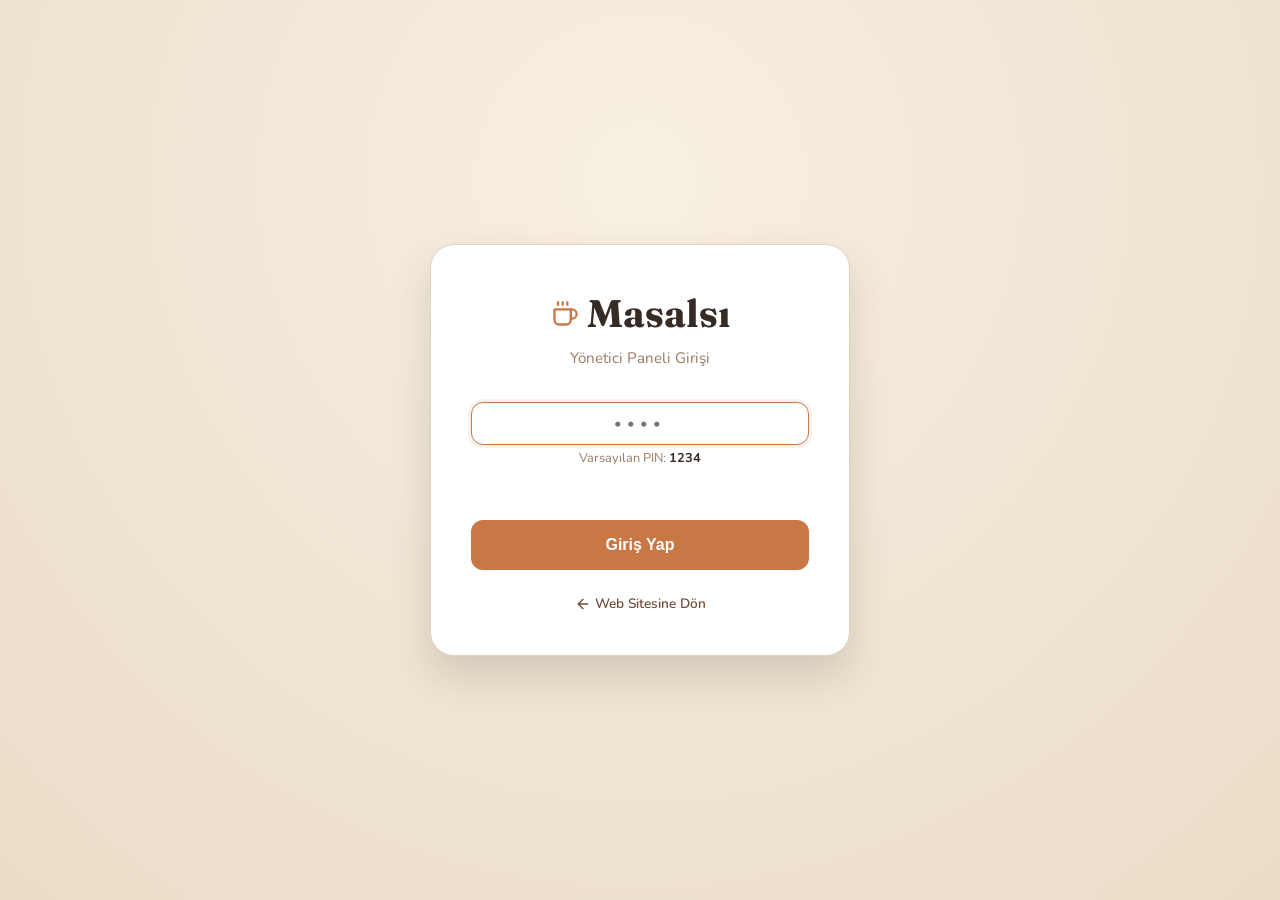
==== yonetim-girisi.html @ 04d5d569 "admin page created" ====
<!DOCTYPE html>
<html lang="tr">
<head>
  <meta charset="UTF-8" />
  <meta name="viewport" content="width=device-width, initial-scale=1.0" />
  <title>Yönetim Paneli — Masalsı Café</title>
  <meta name="referrer" content="no-referrer" />
  <link rel="preconnect" href="https://fonts.googleapis.com" />
  <link rel="preconnect" href="https://fonts.gstatic.com" crossorigin />
  <link href="https://fonts.googleapis.com/css2?family=Fraunces:ital,opsz,wght@0,9..144,600;0,9..144,700;1,9..144,400&family=Caveat:wght@600&family=Nunito:wght@400;600;700;800&display=swap" rel="stylesheet" />
  <link rel="stylesheet" href="admin.css" />
</head>
<body>

  <!-- ================= AUTH SCREEN ================= -->
  <div class="auth-wrapper" id="auth-screen">
    <div class="auth-card">
      <div class="auth-logo">
        <span class="icon">
          <svg width="28" height="28" viewBox="0 0 24 24" fill="none" stroke="currentColor" stroke-width="2" stroke-linecap="round" stroke-linejoin="round" aria-hidden="true"><path d="M17 8h1a4 4 0 1 1 0 8h-1"/><path d="M3 8h14v9a4 4 0 0 1-4 4H7a4 4 0 0 1-4-4Z"/><line x1="6" y1="2" x2="6" y2="4"/><line x1="10" y1="2" x2="10" y2="4"/><line x1="14" y1="2" x2="14" y2="4"/></svg>
        </span>
        <span>Masalsı</span>
      </div>
      <p class="auth-subtitle">Yönetici Paneli Girişi</p>

      <form class="auth-form" id="auth-form">
        <div class="auth-pin-group">
          <input
            type="password"
            id="auth-pin"
            class="auth-pin-input"
            maxlength="8"
            placeholder="••••"
            inputmode="numeric"
            pattern="[0-9]*"
            autocomplete="current-password"
            required
            autofocus
            aria-label="Yönetici PIN Kodu"
          />
          <p class="auth-hint">Varsayılan PIN: <strong>1234</strong></p>
        </div>
        <div class="auth-error" id="auth-error" role="alert"></div>
        <button type="submit" class="auth-btn">Giriş Yap</button>
      </form>

      <a href="index.html" class="auth-back-link">
        <svg width="16" height="16" viewBox="0 0 24 24" fill="none" stroke="currentColor" stroke-width="2" stroke-linecap="round" stroke-linejoin="round" aria-hidden="true"><line x1="19" y1="12" x2="5" y2="12"/><polyline points="12 19 5 12 12 5"/></svg>
        <span>Web Sitesine Dön</span>
      </a>
    </div>
  </div>

  <!-- ================= DASHBOARD ================= -->
  <div class="dashboard-wrapper" id="dashboard-screen" style="display: none;">

    <!-- SIDEBAR -->
    <aside class="dash-sidebar" id="dash-sidebar">
      <div class="dash-brand">
        <a href="index.html" class="brand-link" title="Siteyi Görüntüle">
          <span class="brand-title">Masalsı</span>
          <span class="brand-badge">Admin</span>
        </a>
      </div>

      <ul class="dash-nav" role="tablist">
        <li>
          <button class="dash-nav-btn active" data-target="panel-menu" role="tab" aria-selected="true">
            <span class="icon">
              <svg width="18" height="18" viewBox="0 0 24 24" fill="none" stroke="currentColor" stroke-width="2" stroke-linecap="round" stroke-linejoin="round" aria-hidden="true"><path d="M17 8h1a4 4 0 1 1 0 8h-1"/><path d="M3 8h14v9a4 4 0 0 1-4 4H7a4 4 0 0 1-4-4Z"/><line x1="6" y1="2" x2="6" y2="4"/><line x1="10" y1="2" x2="10" y2="4"/><line x1="14" y1="2" x2="14" y2="4"/></svg>
            </span>
            <span>Menü Yönetimi</span>
          </button>
        </li>
        <li>
          <button class="dash-nav-btn" data-target="panel-contact" role="tab" aria-selected="false">
            <span class="icon">
              <svg width="18" height="18" viewBox="0 0 24 24" fill="none" stroke="currentColor" stroke-width="2" stroke-linecap="round" stroke-linejoin="round" aria-hidden="true"><path d="M22 16.92v3a2 2 0 0 1-2.18 2 19.79 19.79 0 0 1-8.63-3.07 19.5 19.5 0 0 1-6-6 19.79 19.79 0 0 1-3.07-8.67A2 2 0 0 1 4.11 2h3a2 2 0 0 1 2 1.72 12.84 12.84 0 0 0 .7 2.81 2 2 0 0 1-.45 2.11L8.09 9.91a16 16 0 0 0 6 6l1.27-1.27a2 2 0 0 1 2.11-.45 12.84 12.84 0 0 0 2.81.7A2 2 0 0 1 22 16.92z"/></svg>
            </span>
            <span>İletişim &amp; Saatler</span>
          </button>
        </li>
        <li>
          <button class="dash-nav-btn" data-target="panel-images" role="tab" aria-selected="false">
            <span class="icon">
              <svg width="18" height="18" viewBox="0 0 24 24" fill="none" stroke="currentColor" stroke-width="2" stroke-linecap="round" stroke-linejoin="round" aria-hidden="true"><rect x="3" y="3" width="18" height="18" rx="2" ry="2"/><circle cx="8.5" cy="8.5" r="1.5"/><polyline points="21 15 16 10 5 21"/></svg>
            </span>
            <span>Görseller &amp; Galeri</span>
          </button>
        </li>
        <li>
          <button class="dash-nav-btn" data-target="panel-texts" role="tab" aria-selected="false">
            <span class="icon">
              <svg width="18" height="18" viewBox="0 0 24 24" fill="none" stroke="currentColor" stroke-width="2" stroke-linecap="round" stroke-linejoin="round" aria-hidden="true"><path d="M14 2H6a2 2 0 0 0-2 2v16a2 2 0 0 0 2 2h12a2 2 0 0 0 2-2V8z"/><polyline points="14 2 14 8 20 8"/><line x1="16" y1="13" x2="8" y2="13"/><line x1="16" y1="17" x2="8" y2="17"/></svg>
            </span>
            <span>Metinler &amp; Hikâye</span>
          </button>
        </li>
        <li>
          <button class="dash-nav-btn" data-target="panel-settings" role="tab" aria-selected="false">
            <span class="icon">
              <svg width="18" height="18" viewBox="0 0 24 24" fill="none" stroke="currentColor" stroke-width="2" stroke-linecap="round" stroke-linejoin="round" aria-hidden="true"><circle cx="12" cy="12" r="3"/><path d="M19.4 15a1.65 1.65 0 0 0 .33 1.82l.06.06a2 2 0 0 1 0 2.83 2 2 0 0 1-2.83 0l-.06-.06a1.65 1.65 0 0 0-1.82-.33 1.65 1.65 0 0 0-1 1.51V21a2 2 0 0 1-2 2 2 2 0 0 1-2-2v-.09A1.65 1.65 0 0 0 9 19.4a1.65 1.65 0 0 0-1.82.33l-.06.06a2 2 0 0 1-2.83 0 2 2 0 0 1 0-2.83l.06-.06a1.65 1.65 0 0 0 .33-1.82 1.65 1.65 0 0 0-1.51-1H3a2 2 0 0 1-2-2 2 2 0 0 1 2-2h.09A1.65 1.65 0 0 0 4.6 9a1.65 1.65 0 0 0-.33-1.82l-.06-.06a2 2 0 0 1 0-2.83 2 2 0 0 1 2.83 0l.06.06a1.65 1.65 0 0 0 1.82.33H9a1.65 1.65 0 0 0 1-1.51V3a2 2 0 0 1 2-2 2 2 0 0 1 2 2v.09a1.65 1.65 0 0 0 1 1.51 1.65 1.65 0 0 0 1.82-.33l.06-.06a2 2 0 0 1 2.83 0 2 2 0 0 1 0 2.83l-.06.06a1.65 1.65 0 0 0-.33 1.82V9a1.65 1.65 0 0 0 1.51 1H21a2 2 0 0 1 2 2 2 2 0 0 1-2 2h-.09a1.65 1.65 0 0 0-1.51 1z"/></svg>
            </span>
            <span>Ayarlar &amp; Yedek</span>
          </button>
        </li>
      </ul>

      <div class="dash-sidebar-footer">
        <a href="index.html" target="_blank" class="sidebar-action-btn" title="Yeni sekmede siteyi aç">
          <svg width="16" height="16" viewBox="0 0 24 24" fill="none" stroke="currentColor" stroke-width="2" stroke-linecap="round" stroke-linejoin="round" aria-hidden="true"><circle cx="12" cy="12" r="10"/><line x1="2" y1="12" x2="22" y2="12"/><path d="M12 2a15.3 15.3 0 0 1 4 10 15.3 15.3 0 0 1-4 10 15.3 15.3 0 0 1-4-10 15.3 15.3 0 0 1 4-10z"/></svg>
          <span>Siteyi Canlı Gör</span>
        </a>
        <button id="btn-logout" class="sidebar-action-btn logout">
          <svg width="16" height="16" viewBox="0 0 24 24" fill="none" stroke="currentColor" stroke-width="2" stroke-linecap="round" stroke-linejoin="round" aria-hidden="true"><path d="M9 21H5a2 2 0 0 1-2-2V5a2 2 0 0 1 2-2h4"/><polyline points="16 17 21 12 16 7"/><line x1="21" y1="12" x2="9" y2="12"/></svg>
          <span>Çıkış Yap</span>
        </button>
      </div>
    </aside>

    <!-- MAIN WRAPPER -->
    <main class="dash-main">

      <!-- TOPBAR -->
      <header class="dash-topbar">
        <button class="topbar-mobile-toggle" id="mobile-sidebar-toggle" aria-label="Menüyü Aç/Kapat">
          <svg width="22" height="22" viewBox="0 0 24 24" fill="none" stroke="currentColor" stroke-width="2" stroke-linecap="round" stroke-linejoin="round" aria-hidden="true"><line x1="3" y1="12" x2="21" y2="12"/><line x1="3" y1="6" x2="21" y2="6"/><line x1="3" y1="18" x2="21" y2="18"/></svg>
        </button>
        <div class="topbar-title" id="topbar-title">Menü Yönetimi</div>
        <div class="topbar-actions">
          <button id="btn-quick-export" class="btn btn-secondary btn-sm" title="Tüm site verilerini JSON olarak indir">
            <svg width="15" height="15" viewBox="0 0 24 24" fill="none" stroke="currentColor" stroke-width="2" stroke-linecap="round" stroke-linejoin="round" aria-hidden="true"><path d="M19 21H5a2 2 0 0 1-2-2V5a2 2 0 0 1 2-2h11l5 5v11a2 2 0 0 1-2 2z"/><polyline points="17 21 17 13 7 13 7 21"/><polyline points="7 3 7 8 15 8"/></svg>
            <span class="btn-text">Yedek İndir</span>
          </button>
          <a href="index.html" class="btn btn-primary btn-sm" title="Siteye dön">
            <svg width="15" height="15" viewBox="0 0 24 24" fill="none" stroke="currentColor" stroke-width="2" stroke-linecap="round" stroke-linejoin="round" aria-hidden="true"><circle cx="12" cy="12" r="10"/><line x1="2" y1="12" x2="22" y2="12"/><path d="M12 2a15.3 15.3 0 0 1 4 10 15.3 15.3 0 0 1-4 10 15.3 15.3 0 0 1-4-10 15.3 15.3 0 0 1 4-10z"/></svg>
            <span class="btn-text">Siteye Git</span>
          </a>
        </div>
      </header>

      <!-- CONTENT BODY -->
      <div class="dash-content">

        <!-- ================= PANEL 1: MENU ================= -->
        <section class="dash-panel active" id="panel-menu" role="tabpanel">
          <div class="panel-header">
            <div class="panel-title-wrap">
              <h2>Menü Yönetimi</h2>
              <p>Kafe menüsündeki tüm ürünleri, fiyatları ve fotoğrafları güncelleyin.</p>
            </div>
            <button class="btn btn-primary" id="btn-add-menu-item">
              <svg width="16" height="16" viewBox="0 0 24 24" fill="none" stroke="currentColor" stroke-width="2.2" stroke-linecap="round" stroke-linejoin="round" aria-hidden="true"><line x1="12" y1="5" x2="12" y2="19"/><line x1="5" y1="12" x2="19" y2="12"/></svg>
              <span>Yeni Ürün Ekle</span>
            </button>
          </div>

          <!-- Stats -->
          <div class="stats-grid">
            <div class="stat-card">
              <div class="stat-icon">
                <svg width="24" height="24" viewBox="0 0 24 24" fill="none" stroke="currentColor" stroke-width="2" stroke-linecap="round" stroke-linejoin="round" aria-hidden="true"><path d="M16 4h2a2 2 0 0 1 2 2v14a2 2 0 0 1-2 2H6a2 2 0 0 1-2-2V6a2 2 0 0 1 2-2h2"/><rect x="8" y="2" width="8" height="4" rx="1" ry="1"/></svg>
              </div>
              <div>
                <div class="stat-num" id="stat-total-items">0</div>
                <div class="stat-label">Toplam Ürün</div>
              </div>
            </div>
            <div class="stat-card">
              <div class="stat-icon">
                <svg width="24" height="24" viewBox="0 0 24 24" fill="none" stroke="currentColor" stroke-width="2" stroke-linecap="round" stroke-linejoin="round" aria-hidden="true"><path d="M17 8h1a4 4 0 1 1 0 8h-1"/><path d="M3 8h14v9a4 4 0 0 1-4 4H7a4 4 0 0 1-4-4Z"/><line x1="6" y1="2" x2="6" y2="4"/><line x1="10" y1="2" x2="10" y2="4"/><line x1="14" y1="2" x2="14" y2="4"/></svg>
              </div>
              <div>
                <div class="stat-num" id="stat-drinks-items">0</div>
                <div class="stat-label">İçecekler</div>
              </div>
            </div>
            <div class="stat-card">
              <div class="stat-icon">
                <svg width="24" height="24" viewBox="0 0 24 24" fill="none" stroke="currentColor" stroke-width="2" stroke-linecap="round" stroke-linejoin="round" aria-hidden="true"><path d="M18 8h1a4 4 0 0 1 0 8h-1"/><path d="M2 8h16v9a4 4 0 0 1-4 4H6a4 4 0 0 1-4-4Z"/><path d="M6 2v6"/><path d="M10 2v6"/><path d="M14 2v6"/></svg>
              </div>
              <div>
                <div class="stat-num" id="stat-foods-items">0</div>
                <div class="stat-label">Yiyecekler &amp; Tatlılar</div>
              </div>
            </div>
          </div>

          <!-- Filter & Search Controls -->
          <div class="menu-controls">
            <div class="search-wrap">
              <span class="search-icon">
                <svg width="16" height="16" viewBox="0 0 24 24" fill="none" stroke="currentColor" stroke-width="2" stroke-linecap="round" stroke-linejoin="round" aria-hidden="true"><circle cx="11" cy="11" r="8"/><line x1="21" y1="21" x2="16.65" y2="16.65"/></svg>
              </span>
              <input type="text" id="menu-search-input" class="search-input" placeholder="Ürün adı veya açıklama ara..." />
            </div>
            <div class="filter-pills" id="menu-category-filters">
              <button class="filter-pill active" data-filter="all">Tümü</button>
              <button class="filter-pill" data-filter="drinks">İçecekler</button>
              <button class="filter-pill" data-filter="food">Yiyecekler</button>
              <button class="filter-pill" data-filter="sicak">Sıcak</button>
              <button class="filter-pill" data-filter="soguk">Soğuk</button>
              <button class="filter-pill" data-filter="pastalar">Pastalar</button>
              <button class="filter-pill" data-filter="evyemekleri">Ev Yemekleri</button>
              <button class="filter-pill" data-filter="tostlar">Tostlar</button>
              <button class="filter-pill" data-filter="menemenler">Menemenler</button>
              <button class="filter-pill" data-filter="yumurtalar">Yumurtalar</button>
              <button class="filter-pill" data-filter="donerler">Döner &amp; Fast Food</button>
            </div>
          </div>

          <!-- Menu Items Cards Grid -->
          <div class="menu-items-grid" id="menu-admin-grid">
            <!-- Rendered by JS -->
          </div>
        </section>

        <!-- ================= PANEL 2: CONTACT & HOURS ================= -->
        <section class="dash-panel" id="panel-contact" role="tabpanel">
          <div class="panel-header">
            <div class="panel-title-wrap">
              <h2>İletişim, Konum &amp; Çalışma Saatleri</h2>
              <p>Adres, telefon, e-posta, çalışma saatleri ve harita bilgilerini düzenleyin.</p>
            </div>
          </div>

          <form id="form-contact-settings">
            <!-- Contact details -->
            <div class="card">
              <h3 class="card-title">İletişim Bilgileri</h3>
              <p class="card-desc">Web sitesinin iletişim bölümü ve altbilgisinde yer alır.</p>

              <div class="form-grid">
                <div class="form-group">
                  <label for="contact-phone">Telefon Numarası</label>
                  <input type="tel" id="contact-phone" placeholder="(0346) 221 45 67" required />
                </div>
                <div class="form-group">
                  <label for="contact-email">E-posta Adresi</label>
                  <input type="email" id="contact-email" placeholder="merhaba@masalsi.com" required />
                </div>
                <div class="form-group full-width">
                  <label for="contact-address">Açık Adres</label>
                  <textarea id="contact-address" rows="2" placeholder="Camiikebir Mah., Sivas Merkez..." required></textarea>
                </div>
                <div class="form-group">
                  <label for="contact-instagram">Instagram Profil Linki</label>
                  <input type="url" id="contact-instagram" placeholder="https://www.instagram.com/..." />
                </div>
                <div class="form-group">
                  <label for="contact-facebook">Facebook Profil Linki</label>
                  <input type="url" id="contact-facebook" placeholder="https://www.facebook.com/..." />
                </div>
              </div>
            </div>

            <!-- Working hours -->
            <div class="card">
              <div style="display: flex; justify-content: space-between; align-items: center; margin-bottom: var(--space-xs);">
                <h3 class="card-title" style="margin-bottom: 0;">Çalışma Saatleri</h3>
                <button type="button" class="btn btn-secondary btn-sm" id="btn-add-hours-row">
                  <svg width="14" height="14" viewBox="0 0 24 24" fill="none" stroke="currentColor" stroke-width="2" stroke-linecap="round" stroke-linejoin="round" aria-hidden="true"><line x1="12" y1="5" x2="12" y2="19"/><line x1="5" y1="12" x2="19" y2="12"/></svg>
                  <span>Yeni Gün Ekle</span>
                </button>
              </div>
              <p class="card-desc">Haftanın günleri ve açılış-kapanış saatleri tablosu.</p>

              <table class="hours-admin-table" id="hours-admin-table">
                <thead>
                  <tr>
                    <th style="width: 45%;">Günler</th>
                    <th style="width: 45%;">Saatler</th>
                    <th style="width: 10%;">İşlem</th>
                  </tr>
                </thead>
                <tbody id="hours-table-body">
                  <!-- Rendered by JS -->
                </tbody>
              </table>
            </div>

            <!-- Google Maps -->
            <div class="card">
              <h3 class="card-title">Harita &amp; Konum</h3>
              <p class="card-desc">Google Haritalar yön tarifi linki ve gömülü (embed) harita iframe URL'si.</p>

              <div class="form-grid">
                <div class="form-group full-width">
                  <label for="contact-directions">Yol Tarifi Linki (Google Maps URL)</label>
                  <input type="url" id="contact-directions" placeholder="https://maps.google.com/?cid=..." required />
                </div>
                <div class="form-group full-width">
                  <label for="contact-map-embed">Harita Gömme Linki (Embed iframe src)</label>
                  <input type="url" id="contact-map-embed" placeholder="https://www.google.com/maps/embed?pb=..." required />
                  <span class="hint">Google Haritalar'dan "Haritayı paylaş veya yerleştir" seçeneğindeki iframe src URL'si.</span>
                </div>
              </div>

              <!-- Map Live Preview -->
              <div style="margin-top: var(--space-md); border-radius: var(--radius-md); overflow: hidden; height: 220px; border: 1px solid var(--color-cream-border);">
                <iframe id="map-preview-iframe" src="" width="100%" height="100%" style="border:0;" loading="lazy"></iframe>
              </div>
            </div>

            <div style="display: flex; justify-content: flex-end;">
              <button type="submit" class="btn btn-primary" style="padding: 0.8rem 2rem; font-size: 1rem;">
                <svg width="18" height="18" viewBox="0 0 24 24" fill="none" stroke="currentColor" stroke-width="2" stroke-linecap="round" stroke-linejoin="round" aria-hidden="true"><path d="M19 21H5a2 2 0 0 1-2-2V5a2 2 0 0 1 2-2h11l5 5v11a2 2 0 0 1-2 2z"/><polyline points="17 21 17 13 7 13 7 21"/><polyline points="7 3 7 8 15 8"/></svg>
                <span>İletişim Bilgilerini Kaydet</span>
              </button>
            </div>
          </form>
        </section>

        <!-- ================= PANEL 3: IMAGES & GALLERY ================= -->
        <section class="dash-panel" id="panel-images" role="tabpanel">
          <div class="panel-header">
            <div class="panel-title-wrap">
              <h2>Görseller &amp; Galeri</h2>
              <p>Karşılama arka planını, hakkımızda fotoğrafını ve fotoğraf galerisini yönetin.</p>
            </div>
          </div>

          <!-- Hero Image -->
          <div class="card">
            <h3 class="card-title">Hero (Giriş) Arka Plan Fotoğrafı</h3>
            <p class="card-desc">Ana sayfanın en üstünde tam ekran görünen görsel.</p>
            <div class="image-picker-box">
              <img id="hero-img-preview" src="" alt="Hero Önizleme" class="preview-thumbnail" style="width: 180px; height: 110px;" />
              <div class="image-picker-inputs">
                <div class="form-group" style="margin-bottom: var(--space-xs);">
                  <label for="hero-img-url">Görsel URL'si</label>
                  <input type="url" id="hero-img-url" placeholder="https://..." />
                </div>
                <div>
                  <label class="file-upload-label">
                    <svg width="16" height="16" viewBox="0 0 24 24" fill="none" stroke="currentColor" stroke-width="2" stroke-linecap="round" stroke-linejoin="round" aria-hidden="true"><path d="M22 19a2 2 0 0 1-2 2H4a2 2 0 0 1-2-2V5a2 2 0 0 1 2-2h5l2 3h9a2 2 0 0 1 2 2z"/></svg>
                    <span>Cihazdan Fotoğraf Seç</span>
                    <input type="file" id="hero-img-file" class="file-upload-input" accept="image/*" />
                  </label>
                  <span class="hint" style="margin-left: var(--space-xs);">JPG, PNG veya WebP</span>
                </div>
              </div>
            </div>
            <div style="margin-top: var(--space-md); text-align: right;">
              <button type="button" id="btn-save-hero-image" class="btn btn-primary btn-sm">
                <svg width="14" height="14" viewBox="0 0 24 24" fill="none" stroke="currentColor" stroke-width="2" stroke-linecap="round" stroke-linejoin="round" aria-hidden="true"><path d="M19 21H5a2 2 0 0 1-2-2V5a2 2 0 0 1 2-2h11l5 5v11a2 2 0 0 1-2 2z"/><polyline points="17 21 17 13 7 13 7 21"/><polyline points="7 3 7 8 15 8"/></svg>
                <span>Giriş Görselini Kaydet</span>
              </button>
            </div>
          </div>

          <!-- About Image -->
          <div class="card">
            <h3 class="card-title">Hakkımızda Bölümü Fotoğrafı</h3>
            <p class="card-desc">Hikâyemiz kısmında yan tarafta gösterilen görsel.</p>
            <div class="image-picker-box">
              <img id="about-img-preview" src="" alt="Hakkımızda Önizleme" class="preview-thumbnail" style="width: 140px; height: 140px;" />
              <div class="image-picker-inputs">
                <div class="form-group" style="margin-bottom: var(--space-xs);">
                  <label for="about-img-url">Görsel URL'si</label>
                  <input type="url" id="about-img-url" placeholder="https://..." />
                </div>
                <div>
                  <label class="file-upload-label">
                    <svg width="16" height="16" viewBox="0 0 24 24" fill="none" stroke="currentColor" stroke-width="2" stroke-linecap="round" stroke-linejoin="round" aria-hidden="true"><path d="M22 19a2 2 0 0 1-2 2H4a2 2 0 0 1-2-2V5a2 2 0 0 1 2-2h5l2 3h9a2 2 0 0 1 2 2z"/></svg>
                    <span>Cihazdan Fotoğraf Seç</span>
                    <input type="file" id="about-img-file" class="file-upload-input" accept="image/*" />
                  </label>
                  <span class="hint" style="margin-left: var(--space-xs);">JPG, PNG veya WebP</span>
                </div>
              </div>
            </div>
            <div style="margin-top: var(--space-md); text-align: right;">
              <button type="button" id="btn-save-about-image" class="btn btn-primary btn-sm">
                <svg width="14" height="14" viewBox="0 0 24 24" fill="none" stroke="currentColor" stroke-width="2" stroke-linecap="round" stroke-linejoin="round" aria-hidden="true"><path d="M19 21H5a2 2 0 0 1-2-2V5a2 2 0 0 1 2-2h11l5 5v11a2 2 0 0 1-2 2z"/><polyline points="17 21 17 13 7 13 7 21"/><polyline points="7 3 7 8 15 8"/></svg>
                <span>Hakkımızda Görselini Kaydet</span>
              </button>
            </div>
          </div>

          <!-- Gallery Photos -->
          <div class="card">
            <div style="display: flex; justify-content: space-between; align-items: center; margin-bottom: var(--space-xs);">
              <h3 class="card-title" style="margin-bottom: 0;">Galeri Fotoğrafları</h3>
              <button type="button" class="btn btn-primary btn-sm" id="btn-add-gallery-item">
                <svg width="14" height="14" viewBox="0 0 24 24" fill="none" stroke="currentColor" stroke-width="2" stroke-linecap="round" stroke-linejoin="round" aria-hidden="true"><line x1="12" y1="5" x2="12" y2="19"/><line x1="5" y1="12" x2="19" y2="12"/></svg>
                <span>Yeni Fotoğraf Ekle</span>
              </button>
            </div>
            <p class="card-desc">Atmosfer bölümünde ziyaretçilerin tıkladığında büyütebildiği fotoğraflar.</p>

            <div class="gallery-admin-grid" id="gallery-admin-grid">
              <!-- Rendered by JS -->
            </div>
          </div>
        </section>

        <!-- ================= PANEL 4: TEXTS & STORY ================= -->
        <section class="dash-panel" id="panel-texts" role="tabpanel">
          <div class="panel-header">
            <div class="panel-title-wrap">
              <h2>Metinler &amp; Hikâye</h2>
              <p>Hero karşılama başlıklarını ve hakkımızda hikâye paragraflarını güncelleyin.</p>
            </div>
          </div>

          <form id="form-texts-settings">
            <!-- Hero Texts -->
            <div class="card">
              <h3 class="card-title">Giriş (Hero) Başlıkları</h3>
              <div class="form-grid">
                <div class="form-group">
                  <label for="hero-eyebrow">Üst Başlık (Eyebrow)</label>
                  <input type="text" id="hero-eyebrow" placeholder="Mahallenizin Kalbinde" required />
                </div>
                <div class="form-group">
                  <label for="hero-badge">Yuvarlak Rozet Yazısı</label>
                  <input type="text" id="hero-badge" placeholder="Taze &amp; El Yapımı" required />
                </div>
                <div class="form-group">
                  <label for="hero-title-main">Ana Başlık (1. Satır)</label>
                  <input type="text" id="hero-title-main" placeholder="Bir Yudum" required />
                </div>
                <div class="form-group">
                  <label for="hero-title-accent">Vurgulu Başlık (2. Satır - İtalik)</label>
                  <input type="text" id="hero-title-accent" placeholder="Hikâye" required />
                </div>
                <div class="form-group full-width">
                  <label for="hero-tagline">Alt Açıklama (Slogan)</label>
                  <input type="text" id="hero-tagline" placeholder="Her fincan bir sohbetin..." required />
                </div>
              </div>
            </div>

            <!-- About Texts -->
            <div class="card">
              <h3 class="card-title">Hakkımızda (Hikâyemiz) Metinleri</h3>
              <div class="form-grid">
                <div class="form-group">
                  <label for="about-eyebrow">Bölüm Üst Yazısı</label>
                  <input type="text" id="about-eyebrow" placeholder="Hikâyemiz" required />
                </div>
                <div class="form-group">
                  <label for="about-badge-year">Rozet Üst Satır</label>
                  <input type="text" id="about-badge-year" placeholder="2019'dan beri" required />
                </div>
                <div class="form-group">
                  <label for="about-heading-main">Başlık (Normal Kısım)</label>
                  <input type="text" id="about-heading-main" placeholder="Sadece Kahve Değil," required />
                </div>
                <div class="form-group">
                  <label for="about-heading-accent">Başlık (Vurgulu Kısım)</label>
                  <input type="text" id="about-heading-accent" placeholder="Bir Sığınak" required />
                </div>
                <div class="form-group full-width">
                  <label for="about-p1">1. Paragraf</label>
                  <textarea id="about-p1" rows="3" required></textarea>
                </div>
                <div class="form-group full-width">
                  <label for="about-p2">2. Paragraf</label>
                  <textarea id="about-p2" rows="3" required></textarea>
                </div>
                <div class="form-group full-width">
                  <label for="about-p3">3. Paragraf</label>
                  <textarea id="about-p3" rows="3" required></textarea>
                </div>
              </div>
            </div>

            <div style="display: flex; justify-content: flex-end;">
              <button type="submit" class="btn btn-primary" style="padding: 0.8rem 2rem; font-size: 1rem;">
                <svg width="18" height="18" viewBox="0 0 24 24" fill="none" stroke="currentColor" stroke-width="2" stroke-linecap="round" stroke-linejoin="round" aria-hidden="true"><path d="M19 21H5a2 2 0 0 1-2-2V5a2 2 0 0 1 2-2h11l5 5v11a2 2 0 0 1-2 2z"/><polyline points="17 21 17 13 7 13 7 21"/><polyline points="7 3 7 8 15 8"/></svg>
                <span>Metinleri Kaydet</span>
              </button>
            </div>
          </form>
        </section>

        <!-- ================= PANEL 5: SETTINGS & BACKUP ================= -->
        <section class="dash-panel" id="panel-settings" role="tabpanel">
          <div class="panel-header">
            <div class="panel-title-wrap">
              <h2>Ayarlar &amp; Veri Yedekleme</h2>
              <p>PIN şifresini değiştirin, site verilerini yedekleyin veya geri yükleyin.</p>
            </div>
          </div>

          <!-- PIN Change -->
          <div class="card">
            <h3 class="card-title">Yönetici PIN Kodu Değiştir</h3>
            <p class="card-desc">Giriş yaparken kullanılan güvenlik PIN kodunu güncelleyin.</p>

            <form id="form-change-pin" style="max-width: 420px;">
              <div class="form-group">
                <label for="current-pin">Mevcut PIN</label>
                <input type="password" id="current-pin" maxlength="8" required />
              </div>
              <div class="form-group">
                <label for="new-pin">Yeni PIN (en az 4 hane)</label>
                <input type="password" id="new-pin" maxlength="8" required />
              </div>
              <div class="form-group">
                <label for="confirm-new-pin">Yeni PIN Tekrar</label>
                <input type="password" id="confirm-new-pin" maxlength="8" required />
              </div>
              <button type="submit" class="btn btn-primary btn-sm">
                <svg width="14" height="14" viewBox="0 0 24 24" fill="none" stroke="currentColor" stroke-width="2" stroke-linecap="round" stroke-linejoin="round" aria-hidden="true"><rect x="3" y="11" width="18" height="11" rx="2" ry="2"/><path d="M7 11V7a5 5 0 0 1 10 0v4"/></svg>
                <span>PIN'i Güncelle</span>
              </button>
            </form>
          </div>

          <!-- Backup & Restore -->
          <div class="card">
            <h3 class="card-title">Yedekleme &amp; Geri Yükleme</h3>
            <p class="card-desc">Tüm menüyü, resimleri, saatleri ve metinleri tek tıkla bilgisayarınıza yedekleyin veya yedekten yükleyin.</p>

            <div style="display: flex; gap: var(--space-md); flex-wrap: wrap; align-items: center;">
              <button id="btn-export-backup" class="btn btn-secondary">
                <svg width="16" height="16" viewBox="0 0 24 24" fill="none" stroke="currentColor" stroke-width="2" stroke-linecap="round" stroke-linejoin="round" aria-hidden="true"><path d="M21 15v4a2 2 0 0 1-2 2H5a2 2 0 0 1-2-2v-4"/><polyline points="7 10 12 15 17 10"/><line x1="12" y1="15" x2="12" y2="3"/></svg>
                <span>Verileri Yedekle (JSON İndir)</span>
              </button>

              <label class="btn btn-secondary" style="cursor: pointer;">
                <svg width="16" height="16" viewBox="0 0 24 24" fill="none" stroke="currentColor" stroke-width="2" stroke-linecap="round" stroke-linejoin="round" aria-hidden="true"><path d="M21 15v4a2 2 0 0 1-2 2H5a2 2 0 0 1-2-2v-4"/><polyline points="17 8 12 3 7 8"/><line x1="12" y1="3" x2="12" y2="15"/></svg>
                <span>Yedekten Geri Yükle</span>
                <input type="file" id="file-import-backup" accept=".json" style="display:none;" />
              </label>
            </div>
          </div>

          <!-- Factory Reset -->
          <div class="card" style="border-color: hsl(var(--hue-danger) 50% 80%); background: hsl(var(--hue-danger) 65% 98%);">
            <h3 class="card-title" style="color: var(--color-error);">Fabrika Ayarlarına Sıfırla</h3>
            <p class="card-desc">Tüm menüyü ve içerikleri orijinal varsayılan ayarlarına geri döndürür. Bu işlem geri alınamaz.</p>
            <button id="btn-trigger-reset" class="btn btn-danger">
              <svg width="16" height="16" viewBox="0 0 24 24" fill="none" stroke="currentColor" stroke-width="2" stroke-linecap="round" stroke-linejoin="round" aria-hidden="true"><path d="M10.29 3.86L1.82 18a2 2 0 0 0 1.71 3h16.94a2 2 0 0 0 1.71-3L13.71 3.86a2 2 0 0 0-3.42 0z"/><line x1="12" y1="9" x2="12" y2="13"/><line x1="12" y1="17" x2="12.01" y2="17"/></svg>
              <span>Orijinal Ayarlara Döndür</span>
            </button>
          </div>
        </section>

      </div><!-- /.dash-content -->
    </main>
  </div>

  <!-- ================= MODAL: ADD / EDIT MENU ITEM ================= -->
  <dialog id="modal-menu-item">
    <form id="form-menu-item" method="dialog">
      <div class="modal-header">
        <h3 id="modal-menu-item-title">Yeni Ürün Ekle</h3>
        <button type="button" class="modal-close" data-close="modal-menu-item" aria-label="Kapat">
          <svg width="18" height="18" viewBox="0 0 24 24" fill="none" stroke="currentColor" stroke-width="2" stroke-linecap="round" stroke-linejoin="round" aria-hidden="true"><line x1="18" y1="6" x2="6" y2="18"/><line x1="6" y1="6" x2="18" y2="18"/></svg>
        </button>
      </div>

      <div class="modal-body">
        <input type="hidden" id="menu-item-id" />

        <div class="form-group">
          <label for="menu-item-name">Ürün Adı</label>
          <input type="text" id="menu-item-name" placeholder="Örn: Türk Kahvesi" required />
        </div>

        <div class="form-grid">
          <div class="form-group">
            <label for="menu-item-price">Fiyat (₺)</label>
            <input type="text" id="menu-item-price" placeholder="₺100" required />
          </div>
          <div class="form-group">
            <label for="menu-item-tag">Etiket / Rozet (İsteğe Bağlı)</label>
            <input type="text" id="menu-item-tag" placeholder="Örn: Özel, Yeni, Favori" />
          </div>
        </div>

        <div class="form-grid">
          <div class="form-group">
            <label for="menu-item-main-cat">Ana Kategori</label>
            <select id="menu-item-main-cat" required>
              <option value="drinks">İçecekler</option>
              <option value="food">Yiyecekler</option>
            </select>
          </div>
          <div class="form-group">
            <label for="menu-item-sub-cat">Alt Kategori</label>
            <select id="menu-item-sub-cat" required>
              <!-- Populated dynamically based on main category -->
            </select>
          </div>
        </div>

        <div class="form-group">
          <label for="menu-item-desc">Açıklama / İçerik</label>
          <textarea id="menu-item-desc" rows="2" placeholder="Ürün açıklaması, servis şekli, gramaj vb." required></textarea>
        </div>

        <div class="form-group">
          <label>Ürün Görseli</label>
          <div class="image-picker-box">
            <img id="menu-item-img-preview" src="https://images.unsplash.com/photo-1514432324607-a09d9b4aefdd?w=200" alt="Önizleme" class="preview-thumbnail" />
            <div class="image-picker-inputs">
              <input type="url" id="menu-item-img-url" placeholder="https://images.unsplash.com/..." />
              <div>
                <label class="file-upload-label">
                  <svg width="16" height="16" viewBox="0 0 24 24" fill="none" stroke="currentColor" stroke-width="2" stroke-linecap="round" stroke-linejoin="round" aria-hidden="true"><path d="M22 19a2 2 0 0 1-2 2H4a2 2 0 0 1-2-2V5a2 2 0 0 1 2-2h5l2 3h9a2 2 0 0 1 2 2z"/></svg>
                  <span>Dosya Yükle</span>
                  <input type="file" id="menu-item-img-file" class="file-upload-input" accept="image/*" />
                </label>
              </div>
            </div>
          </div>
        </div>
      </div>

      <div class="modal-footer">
        <button type="button" class="btn btn-secondary" data-close="modal-menu-item">İptal</button>
        <button type="submit" class="btn btn-primary" id="btn-save-menu-item">
          <svg width="15" height="15" viewBox="0 0 24 24" fill="none" stroke="currentColor" stroke-width="2" stroke-linecap="round" stroke-linejoin="round" aria-hidden="true"><path d="M19 21H5a2 2 0 0 1-2-2V5a2 2 0 0 1 2-2h11l5 5v11a2 2 0 0 1-2 2z"/><polyline points="17 21 17 13 7 13 7 21"/><polyline points="7 3 7 8 15 8"/></svg>
          <span>Kaydet</span>
        </button>
      </div>
    </form>
  </dialog>

  <!-- ================= MODAL: ADD / EDIT GALLERY ITEM ================= -->
  <dialog id="modal-gallery-item">
    <form id="form-gallery-item" method="dialog">
      <div class="modal-header">
        <h3 id="modal-gallery-item-title">Yeni Galeri Fotoğrafı</h3>
        <button type="button" class="modal-close" data-close="modal-gallery-item" aria-label="Kapat">
          <svg width="18" height="18" viewBox="0 0 24 24" fill="none" stroke="currentColor" stroke-width="2" stroke-linecap="round" stroke-linejoin="round" aria-hidden="true"><line x1="18" y1="6" x2="6" y2="18"/><line x1="6" y1="6" x2="18" y2="18"/></svg>
        </button>
      </div>

      <div class="modal-body">
        <input type="hidden" id="gallery-item-id" />

        <div class="form-group">
          <label for="gallery-item-label">Fotoğraf Başlığı / Açıklaması</label>
          <input type="text" id="gallery-item-label" placeholder="Örn: Masalsı Café iç mekan" required />
        </div>

        <div class="form-group">
          <label for="gallery-item-span">Izgara Yerleşim Boyutu</label>
          <select id="gallery-item-span">
            <option value="normal">Normal (Kare/Standart)</option>
            <option value="tall">Dikey (Tall - 2 satır kaplar)</option>
            <option value="wide">Geniş (Wide - 2 sütun kaplar)</option>
          </select>
        </div>

        <div class="form-group">
          <label>Fotoğraf</label>
          <div class="image-picker-box">
            <img id="gallery-item-img-preview" src="" alt="Önizleme" class="preview-thumbnail" style="width: 140px; height: 100px;" />
            <div class="image-picker-inputs">
              <input type="url" id="gallery-item-img-url" placeholder="https://..." />
              <div>
                <label class="file-upload-label">
                  <svg width="16" height="16" viewBox="0 0 24 24" fill="none" stroke="currentColor" stroke-width="2" stroke-linecap="round" stroke-linejoin="round" aria-hidden="true"><path d="M22 19a2 2 0 0 1-2 2H4a2 2 0 0 1-2-2V5a2 2 0 0 1 2-2h5l2 3h9a2 2 0 0 1 2 2z"/></svg>
                  <span>Fotoğraf Yükle</span>
                  <input type="file" id="gallery-item-img-file" class="file-upload-input" accept="image/*" />
                </label>
              </div>
            </div>
          </div>
        </div>
      </div>

      <div class="modal-footer">
        <button type="button" class="btn btn-secondary" data-close="modal-gallery-item">İptal</button>
        <button type="submit" class="btn btn-primary">
          <svg width="15" height="15" viewBox="0 0 24 24" fill="none" stroke="currentColor" stroke-width="2" stroke-linecap="round" stroke-linejoin="round" aria-hidden="true"><line x1="12" y1="5" x2="12" y2="19"/><line x1="5" y1="12" x2="19" y2="12"/></svg>
          <span>Galeriye Ekle</span>
        </button>
      </div>
    </form>
  </dialog>

  <!-- ================= MODAL: CONFIRM DELETE ================= -->
  <dialog id="modal-confirm-delete">
    <div class="modal-header">
      <h3>Silme Onayı</h3>
      <button type="button" class="modal-close" data-close="modal-confirm-delete" aria-label="Kapat">
        <svg width="18" height="18" viewBox="0 0 24 24" fill="none" stroke="currentColor" stroke-width="2" stroke-linecap="round" stroke-linejoin="round" aria-hidden="true"><line x1="18" y1="6" x2="6" y2="18"/><line x1="6" y1="6" x2="18" y2="18"/></svg>
      </button>
    </div>
    <div class="modal-body">
      <p id="confirm-delete-message">Bu öğeyi silmek istediğinizden emin misiniz?</p>
    </div>
    <div class="modal-footer">
      <button type="button" class="btn btn-secondary" data-close="modal-confirm-delete">Vazgeç</button>
      <button type="button" class="btn btn-danger" id="btn-confirm-delete-action">
        <svg width="14" height="14" viewBox="0 0 24 24" fill="none" stroke="currentColor" stroke-width="2" stroke-linecap="round" stroke-linejoin="round" aria-hidden="true"><polyline points="3 6 5 6 21 6"/><path d="M19 6v14a2 2 0 0 1-2 2H7a2 2 0 0 1-2-2V6m3 0V4a2 2 0 0 1 2-2h4a2 2 0 0 1 2 2v2"/></svg>
        <span>Evet, Sil</span>
      </button>
    </div>
  </dialog>

  <!-- ================= MODAL: CONFIRM RESET ================= -->
  <dialog id="modal-confirm-reset">
    <div class="modal-header">
      <h3 style="color: var(--color-error);">Fabrika Ayarlarına Dönüş</h3>
      <button type="button" class="modal-close" data-close="modal-confirm-reset" aria-label="Kapat">
        <svg width="18" height="18" viewBox="0 0 24 24" fill="none" stroke="currentColor" stroke-width="2" stroke-linecap="round" stroke-linejoin="round" aria-hidden="true"><line x1="18" y1="6" x2="6" y2="18"/><line x1="6" y1="6" x2="18" y2="18"/></svg>
      </button>
    </div>
    <div class="modal-body">
      <p style="margin-bottom: var(--space-xs);">Tüm menü öğeleri, görseller ve site ayarları orijinal haline dönecektir.</p>
      <p><strong>Bu işlem sonrasında mevcut özel değişiklikleriniz kaybolacaktır. Devam etmek istiyor musunuz?</strong></p>
    </div>
    <div class="modal-footer">
      <button type="button" class="btn btn-secondary" data-close="modal-confirm-reset">Vazgeç</button>
      <button type="button" class="btn btn-danger" id="btn-confirm-reset-action">
        <svg width="14" height="14" viewBox="0 0 24 24" fill="none" stroke="currentColor" stroke-width="2" stroke-linecap="round" stroke-linejoin="round" aria-hidden="true"><path d="M10.29 3.86L1.82 18a2 2 0 0 0 1.71 3h16.94a2 2 0 0 0 1.71-3L13.71 3.86a2 2 0 0 0-3.42 0z"/><line x1="12" y1="9" x2="12" y2="13"/><line x1="12" y1="17" x2="12.01" y2="17"/></svg>
        <span>Evet, Sıfırla</span>
      </button>
    </div>
  </dialog>

  <!-- Toast Container -->
  <div class="toast-container" id="toast-container" aria-live="polite"></div>

  <!-- Scripts -->
  <script src="cms-data.js"></script>
  <script src="admin.js"></script>
</body>
</html>
---- admin.css ----
/* ============================================================
   Masalsı Café — admin.css
   Modern, cohesive styling matching the cafe brand tokens
   ============================================================ */

:root {
  /* HSL Palette synced with main site */
  --hue-brand:  23;
  --hue-base:   37;
  --hue-accent: 75;
  --hue-danger:  6;

  --color-cream:         hsl(var(--hue-base) 60% 96%);
  --color-cream-light:   hsl(var(--hue-base) 60% 98%);
  --color-cream-dark:    hsl(var(--hue-base) 53% 88%);
  --color-cream-border:  hsl(var(--hue-base) 35% 82%);
  --color-espresso:      hsl(var(--hue-brand) 20% 18%);
  --color-espresso-light:hsl(var(--hue-brand) 18% 28%);
  --color-brown:         hsl(var(--hue-brand) 34% 33%);
  --color-brown-muted:   hsl(var(--hue-brand) 20% 50%);
  --color-terracotta:    hsl(var(--hue-brand) 55% 53%);
  --color-terracotta-hover: hsl(var(--hue-brand) 58% 46%);
  --color-terracotta-10: hsl(var(--hue-brand) 55% 53% / 0.10);
  --color-sage:          hsl(var(--hue-accent) 28% 46%);
  --color-sage-10:       hsl(var(--hue-accent) 28% 46% / 0.12);
  --color-white:         #ffffff;
  --color-error:         hsl(var(--hue-danger) 65% 48%);
  --color-error-10:      hsl(var(--hue-danger) 65% 48% / 0.10);

  /* Fonts */
  --font-display: 'Fraunces', Georgia, serif;
  --font-accent:  'Caveat', cursive;
  --font-body:    'Nunito', system-ui, -apple-system, sans-serif;

  /* Spacing */
  --space-2xs: 0.25rem;
  --space-xs:  0.5rem;
  --space-sm:  0.75rem;
  --space-md:  1rem;
  --space-lg:  1.5rem;
  --space-xl:  2rem;
  --space-2xl: 2.5rem;

  /* Radius */
  --radius-xs: 4px;
  --radius-sm: 8px;
  --radius-md: 12px;
  --radius-lg: 16px;
  --radius-xl: 24px;
  --radius-full: 9999px;

  /* Shadows */
  --shadow-sm: 0 2px 6px hsl(var(--hue-brand) 20% 18% / 0.06);
  --shadow-md: 0 4px 14px hsl(var(--hue-brand) 20% 18% / 0.10);
  --shadow-lg: 0 10px 30px hsl(var(--hue-brand) 20% 18% / 0.12);
  --shadow-xl: 0 20px 40px hsl(var(--hue-brand) 20% 18% / 0.16);

  --transition: 0.22s cubic-bezier(0.4, 0, 0.2, 1);
}

*, *::before, *::after {
  box-sizing: border-box;
  margin: 0;
  padding: 0;
}

body {
  font-family: var(--font-body);
  background-color: var(--color-cream);
  color: var(--color-espresso);
  min-height: 100vh;
  line-height: 1.5;
  -webkit-font-smoothing: antialiased;
}

/* ──────────────── AUTH SCREEN ──────────────── */
.auth-wrapper {
  display: flex;
  align-items: center;
  justify-content: center;
  min-height: 100vh;
  padding: var(--space-xl);
  background: radial-gradient(circle at 50% 20%, hsl(var(--hue-base) 60% 93%), hsl(var(--hue-base) 45% 85%));
}

.auth-card {
  background: var(--color-white);
  padding: var(--space-2xl);
  border-radius: var(--radius-xl);
  box-shadow: var(--shadow-xl);
  width: min(420px, 100%);
  text-align: center;
  border: 1px solid var(--color-cream-border);
  animation: authFadeIn 0.4s ease-out;
}

@keyframes authFadeIn {
  from { opacity: 0; transform: translateY(16px); }
  to   { opacity: 1; transform: translateY(0); }
}

.auth-logo {
  font-family: var(--font-display);
  font-size: 2.4rem;
  font-weight: 700;
  color: var(--color-espresso);
  display: inline-flex;
  align-items: center;
  gap: var(--space-xs);
  margin-bottom: var(--space-2xs);
}

svg {
  display: inline-block;
  vertical-align: middle;
  flex-shrink: 0;
}

.auth-logo .icon {
  display: inline-flex;
  align-items: center;
  justify-content: center;
  color: var(--color-terracotta);
}

.auth-subtitle {
  color: var(--color-brown-muted);
  font-size: 0.95rem;
  margin-bottom: var(--space-xl);
}

.auth-form {
  display: flex;
  flex-direction: column;
  gap: var(--space-md);
}

.auth-pin-group {
  position: relative;
}

.auth-pin-input {
  width: 100%;
  font-size: 1.6rem;
  font-weight: 700;
  letter-spacing: 0.35em;
  text-align: center;
  padding: var(--space-md);
  border: 2px solid var(--color-cream-border);
  border-radius: var(--radius-md);
  background: var(--color-cream-light);
  color: var(--color-espresso);
  transition: border-color var(--transition), box-shadow var(--transition);
}

.auth-pin-input:focus {
  outline: none;
  border-color: var(--color-terracotta);
  box-shadow: 0 0 0 3px var(--color-terracotta-10);
  background: var(--color-white);
}

.auth-hint {
  font-size: 0.8rem;
  color: var(--color-brown-muted);
  margin-top: var(--space-2xs);
}

.auth-hint strong {
  color: var(--color-espresso);
}

.auth-error {
  color: var(--color-error);
  font-size: 0.85rem;
  font-weight: 600;
  min-height: 1.25rem;
}

.auth-btn {
  background: var(--color-terracotta);
  color: var(--color-white);
  border: none;
  padding: var(--space-md);
  font-size: 1rem;
  font-weight: 700;
  border-radius: var(--radius-md);
  cursor: pointer;
  transition: background var(--transition), transform var(--transition);
}

.auth-btn:hover {
  background: var(--color-terracotta-hover);
  transform: translateY(-1px);
}

.auth-back-link {
  display: inline-block;
  margin-top: var(--space-lg);
  font-size: 0.85rem;
  color: var(--color-brown);
  text-decoration: none;
  font-weight: 600;
  transition: color var(--transition);
}

.auth-back-link:hover {
  color: var(--color-terracotta);
}

/* ──────────────── DASHBOARD LAYOUT ──────────────── */
.dashboard-wrapper {
  display: flex;
  min-height: 100vh;
}

/* Sidebar */
.dash-sidebar {
  width: 270px;
  background: var(--color-espresso);
  color: var(--color-cream);
  display: flex;
  flex-direction: column;
  flex-shrink: 0;
  transition: transform var(--transition);
  z-index: 50;
}

.dash-brand {
  padding: var(--space-xl) var(--space-lg) var(--space-md);
  border-bottom: 1px solid hsl(var(--hue-brand) 20% 28%);
}

.brand-link {
  display: flex;
  align-items: baseline;
  gap: var(--space-2xs);
  text-decoration: none;
  color: inherit;
}

.brand-title {
  font-family: var(--font-display);
  font-size: 1.65rem;
  font-weight: 700;
  color: var(--color-cream);
}

.brand-badge {
  font-family: var(--font-accent);
  font-size: 0.85rem;
  color: var(--color-terracotta);
  font-weight: 600;
  background: hsl(var(--hue-brand) 55% 53% / 0.15);
  padding: 2px 8px;
  border-radius: var(--radius-full);
  margin-left: var(--space-2xs);
}

/* Navigation List */
.dash-nav {
  list-style: none;
  padding: var(--space-lg) var(--space-md);
  display: flex;
  flex-direction: column;
  gap: var(--space-2xs);
  flex-grow: 1;
}

.dash-nav-btn {
  width: 100%;
  display: flex;
  align-items: center;
  gap: var(--space-sm);
  padding: var(--space-sm) var(--space-md);
  border: none;
  background: transparent;
  color: hsl(var(--hue-base) 40% 85%);
  font-family: var(--font-body);
  font-size: 0.95rem;
  font-weight: 600;
  border-radius: var(--radius-md);
  cursor: pointer;
  text-align: left;
  transition: all var(--transition);
}

.dash-nav-btn .icon {
  display: inline-flex;
  align-items: center;
  justify-content: center;
  width: 20px;
  height: 20px;
  flex-shrink: 0;
}

.dash-nav-btn:hover {
  background: hsl(var(--hue-brand) 20% 26%);
  color: var(--color-white);
}

.dash-nav-btn.active {
  background: var(--color-terracotta);
  color: var(--color-white);
  box-shadow: 0 4px 12px hsl(var(--hue-brand) 55% 53% / 0.35);
}

/* Sidebar Footer */
.dash-sidebar-footer {
  padding: var(--space-md) var(--space-lg) var(--space-lg);
  border-top: 1px solid hsl(var(--hue-brand) 20% 28%);
  display: flex;
  flex-direction: column;
  gap: var(--space-xs);
}

.sidebar-action-btn {
  display: flex;
  align-items: center;
  gap: var(--space-xs);
  padding: var(--space-xs) var(--space-sm);
  background: hsl(var(--hue-brand) 20% 24%);
  color: var(--color-cream);
  text-decoration: none;
  font-size: 0.85rem;
  font-weight: 600;
  border-radius: var(--radius-sm);
  border: none;
  cursor: pointer;
  transition: background var(--transition);
}

.sidebar-action-btn:hover {
  background: hsl(var(--hue-brand) 20% 32%);
  color: var(--color-white);
}

.sidebar-action-btn.logout {
  color: hsl(var(--hue-danger) 75% 75%);
}

.sidebar-action-btn.logout:hover {
  background: hsl(var(--hue-danger) 65% 48% / 0.25);
  color: #fff;
}

/* ──────────────── MAIN CONTENT ──────────────── */
.dash-main {
  flex-grow: 1;
  display: flex;
  flex-direction: column;
  min-width: 0;
  background: var(--color-cream);
}

/* Top bar */
.dash-topbar {
  background: var(--color-white);
  border-bottom: 1px solid var(--color-cream-border);
  padding: var(--space-sm) var(--space-xl);
  display: flex;
  align-items: center;
  justify-content: space-between;
  position: sticky;
  top: 0;
  z-index: 40;
}

.topbar-mobile-toggle {
  display: none;
  background: none;
  border: none;
  font-size: 1.5rem;
  cursor: pointer;
  color: var(--color-espresso);
  padding: var(--space-xs);
}

.topbar-title {
  font-size: 1.25rem;
  font-weight: 700;
  color: var(--color-espresso);
}

.topbar-actions {
  display: flex;
  align-items: center;
  gap: var(--space-sm);
}

.btn {
  display: inline-flex;
  align-items: center;
  justify-content: center;
  gap: var(--space-xs);
  padding: 0.6rem 1.15rem;
  font-family: var(--font-body);
  font-size: 0.9rem;
  font-weight: 600;
  border-radius: var(--radius-md);
  border: 1px solid transparent;
  cursor: pointer;
  text-decoration: none;
  transition: all var(--transition);
}

.btn-primary {
  background: var(--color-terracotta);
  color: var(--color-white);
}

.btn-primary:hover {
  background: var(--color-terracotta-hover);
  box-shadow: 0 4px 10px hsl(var(--hue-brand) 55% 53% / 0.25);
}

.btn-secondary {
  background: var(--color-white);
  color: var(--color-espresso);
  border-color: var(--color-cream-border);
}

.btn-secondary:hover {
  background: var(--color-cream-light);
  border-color: var(--color-brown-muted);
}

.btn-danger {
  background: var(--color-error);
  color: var(--color-white);
}

.btn-danger:hover {
  background: hsl(var(--hue-danger) 70% 42%);
}

.btn-sm {
  padding: 0.35rem 0.75rem;
  font-size: 0.8rem;
  border-radius: var(--radius-sm);
}

/* Page Container */
.dash-content {
  padding: var(--space-xl);
  max-width: 1280px;
  width: 100%;
  margin: 0 auto;
  flex-grow: 1;
}

.dash-panel {
  display: none;
  animation: panelFade 0.25s ease-out;
}

.dash-panel.active {
  display: block;
}

@keyframes panelFade {
  from { opacity: 0; transform: translateY(6px); }
  to   { opacity: 1; transform: translateY(0); }
}

/* Section Heading inside Panel */
.panel-header {
  display: flex;
  align-items: center;
  justify-content: space-between;
  flex-wrap: wrap;
  gap: var(--space-md);
  margin-bottom: var(--space-xl);
}

.panel-title-wrap h2 {
  font-family: var(--font-display);
  font-size: 1.8rem;
  color: var(--color-espresso);
}

.panel-title-wrap p {
  color: var(--color-brown-muted);
  font-size: 0.95rem;
}

/* Stats Counter Row */
.stats-grid {
  display: grid;
  grid-template-columns: repeat(auto-fit, minmax(200px, 1fr));
  gap: var(--space-md);
  margin-bottom: var(--space-xl);
}

.stat-card {
  background: var(--color-white);
  border: 1px solid var(--color-cream-border);
  border-radius: var(--radius-lg);
  padding: var(--space-lg);
  box-shadow: var(--shadow-sm);
  display: flex;
  align-items: center;
  gap: var(--space-md);
}

.stat-icon {
  width: 48px;
  height: 48px;
  border-radius: var(--radius-md);
  background: var(--color-terracotta-10);
  color: var(--color-terracotta);
  font-size: 1.5rem;
  display: flex;
  align-items: center;
  justify-content: center;
}

.stat-num {
  font-size: 1.7rem;
  font-weight: 800;
  color: var(--color-espresso);
  line-height: 1.1;
}

.stat-label {
  font-size: 0.85rem;
  color: var(--color-brown-muted);
  font-weight: 600;
}

/* Card / Box */
.card {
  background: var(--color-white);
  border: 1px solid var(--color-cream-border);
  border-radius: var(--radius-lg);
  padding: var(--space-xl);
  box-shadow: var(--shadow-sm);
  margin-bottom: var(--space-xl);
}

.card-title {
  font-family: var(--font-display);
  font-size: 1.3rem;
  color: var(--color-espresso);
  margin-bottom: var(--space-xs);
}

.card-desc {
  color: var(--color-brown-muted);
  font-size: 0.9rem;
  margin-bottom: var(--space-lg);
}

/* ──────────────── MENU MANAGEMENT ──────────────── */
.menu-controls {
  display: flex;
  align-items: center;
  justify-content: space-between;
  gap: var(--space-md);
  flex-wrap: wrap;
  margin-bottom: var(--space-lg);
}

.search-wrap {
  position: relative;
  flex-grow: 1;
  max-width: 380px;
}

.search-input {
  width: 100%;
  padding: 0.65rem 1rem 0.65rem 2.4rem;
  border: 1px solid var(--color-cream-border);
  border-radius: var(--radius-md);
  background: var(--color-white);
  font-family: var(--font-body);
  font-size: 0.9rem;
}

.search-input:focus {
  outline: none;
  border-color: var(--color-terracotta);
  box-shadow: 0 0 0 3px var(--color-terracotta-10);
}

.search-icon {
  position: absolute;
  left: 0.8rem;
  top: 50%;
  transform: translateY(-50%);
  color: var(--color-brown-muted);
  pointer-events: none;
}

.filter-pills {
  display: flex;
  gap: var(--space-xs);
  flex-wrap: wrap;
}

.filter-pill {
  border: 1px solid var(--color-cream-border);
  background: var(--color-white);
  color: var(--color-espresso);
  padding: 0.4rem 0.85rem;
  font-size: 0.825rem;
  font-weight: 600;
  border-radius: var(--radius-full);
  cursor: pointer;
  transition: all var(--transition);
}

.filter-pill:hover {
  border-color: var(--color-terracotta);
  color: var(--color-terracotta);
}

.filter-pill.active {
  background: var(--color-espresso);
  color: var(--color-white);
  border-color: var(--color-espresso);
}

/* Menu Items Grid */
.menu-items-grid {
  display: grid;
  grid-template-columns: repeat(auto-fill, minmax(320px, 1fr));
  gap: var(--space-md);
}

.menu-item-admin-card {
  background: var(--color-white);
  border: 1px solid var(--color-cream-border);
  border-radius: var(--radius-md);
  padding: var(--space-md);
  box-shadow: var(--shadow-sm);
  display: flex;
  gap: var(--space-md);
  position: relative;
  transition: transform var(--transition), box-shadow var(--transition);
}

.menu-item-admin-card:hover {
  transform: translateY(-2px);
  box-shadow: var(--shadow-md);
}

.item-thumb-box {
  width: 84px;
  height: 84px;
  border-radius: var(--radius-sm);
  overflow: hidden;
  flex-shrink: 0;
  background: var(--color-cream-dark);
}

.item-thumb-box img {
  width: 100%;
  height: 100%;
  object-fit: cover;
}

.item-info {
  flex-grow: 1;
  min-width: 0;
  display: flex;
  flex-direction: column;
}

.item-info-top {
  display: flex;
  justify-content: space-between;
  align-items: baseline;
  gap: var(--space-2xs);
  margin-bottom: 2px;
}

.item-title {
  font-weight: 700;
  font-size: 1rem;
  color: var(--color-espresso);
  white-space: nowrap;
  overflow: hidden;
  text-overflow: ellipsis;
}

.item-price-tag {
  font-weight: 800;
  color: var(--color-terracotta);
  font-size: 1rem;
  flex-shrink: 0;
}

.item-desc-text {
  font-size: 0.8rem;
  color: var(--color-brown-muted);
  line-height: 1.35;
  display: -webkit-box;
  -webkit-line-clamp: 2;
  -webkit-box-orient: vertical;
  overflow: hidden;
  margin-bottom: var(--space-xs);
  flex-grow: 1;
}

.item-meta-row {
  display: flex;
  align-items: center;
  justify-content: space-between;
  gap: var(--space-xs);
}

.cat-badge {
  font-size: 0.725rem;
  font-weight: 700;
  padding: 2px 7px;
  border-radius: var(--radius-xs);
  background: var(--color-cream-dark);
  color: var(--color-espresso);
  text-transform: capitalize;
}

.tag-badge {
  font-size: 0.725rem;
  font-weight: 700;
  padding: 2px 7px;
  border-radius: var(--radius-xs);
  background: var(--color-sage-10);
  color: var(--color-sage);
}

.item-actions {
  display: flex;
  gap: var(--space-2xs);
}

.icon-btn {
  background: none;
  border: none;
  cursor: pointer;
  padding: 5px;
  border-radius: var(--radius-xs);
  font-size: 1rem;
  transition: background var(--transition), transform var(--transition);
  color: var(--color-brown-muted);
}

.icon-btn:hover {
  background: var(--color-cream-dark);
  color: var(--color-espresso);
}

.icon-btn.delete:hover {
  background: var(--color-error-10);
  color: var(--color-error);
}

/* ──────────────── FORMS & INPUTS ──────────────── */
.form-grid {
  display: grid;
  grid-template-columns: repeat(auto-fit, minmax(280px, 1fr));
  gap: var(--space-lg);
}

.form-group {
  display: flex;
  flex-direction: column;
  gap: var(--space-2xs);
  margin-bottom: var(--space-md);
}

.form-group.full-width {
  grid-column: 1 / -1;
}

label {
  font-size: 0.875rem;
  font-weight: 700;
  color: var(--color-espresso);
}

.hint {
  font-size: 0.75rem;
  color: var(--color-brown-muted);
}

input[type="text"],
input[type="number"],
input[type="email"],
input[type="tel"],
input[type="password"],
input[type="url"],
select,
textarea {
  width: 100%;
  padding: 0.65rem 0.85rem;
  border: 1px solid var(--color-cream-border);
  border-radius: var(--radius-md);
  font-family: var(--font-body);
  font-size: 0.9rem;
  background: var(--color-cream-light);
  color: var(--color-espresso);
  transition: border-color var(--transition), box-shadow var(--transition);
}

input:focus,
select:focus,
textarea:focus {
  outline: none;
  border-color: var(--color-terracotta);
  background: var(--color-white);
  box-shadow: 0 0 0 3px var(--color-terracotta-10);
}

textarea {
  resize: vertical;
  min-height: 80px;
}

/* Hours Table in Admin */
.hours-admin-table {
  width: 100%;
  border-collapse: collapse;
  margin-bottom: var(--space-md);
}

.hours-admin-table th {
  text-align: left;
  font-size: 0.8rem;
  font-weight: 700;
  color: var(--color-brown-muted);
  text-transform: uppercase;
  padding: var(--space-xs) var(--space-sm);
  border-bottom: 2px solid var(--color-cream-border);
}

.hours-admin-table td {
  padding: var(--space-xs) var(--space-sm);
  border-bottom: 1px solid var(--color-cream-border);
}

/* Image Preview & Upload Box */
.image-picker-box {
  display: flex;
  gap: var(--space-md);
  align-items: flex-start;
  flex-wrap: wrap;
  padding: var(--space-md);
  background: var(--color-cream-light);
  border: 1px dashed var(--color-cream-border);
  border-radius: var(--radius-md);
}

.preview-thumbnail {
  width: 120px;
  height: 90px;
  border-radius: var(--radius-sm);
  background: var(--color-cream-dark);
  object-fit: cover;
  border: 1px solid var(--color-cream-border);
}

.image-picker-inputs {
  flex-grow: 1;
  min-width: 220px;
  display: flex;
  flex-direction: column;
  gap: var(--space-xs);
}

.file-upload-label {
  display: inline-flex;
  align-items: center;
  gap: var(--space-xs);
  padding: 0.45rem 0.85rem;
  background: var(--color-white);
  border: 1px solid var(--color-cream-border);
  border-radius: var(--radius-sm);
  font-size: 0.825rem;
  font-weight: 600;
  cursor: pointer;
  color: var(--color-espresso);
  width: fit-content;
  transition: background var(--transition);
}

.file-upload-label:hover {
  background: var(--color-cream-dark);
}

.file-upload-input {
  display: none;
}

/* ──────────────── GALLERY ADMIN GRID ──────────────── */
.gallery-admin-grid {
  display: grid;
  grid-template-columns: repeat(auto-fill, minmax(260px, 1fr));
  gap: var(--space-md);
}

.gallery-admin-card {
  background: var(--color-white);
  border: 1px solid var(--color-cream-border);
  border-radius: var(--radius-md);
  overflow: hidden;
  box-shadow: var(--shadow-sm);
  display: flex;
  flex-direction: column;
  position: relative;
}

.gallery-admin-card img {
  width: 100%;
  height: 180px;
  object-fit: cover;
  background: var(--color-cream-dark);
}

.gallery-admin-body {
  padding: var(--space-md);
  display: flex;
  flex-direction: column;
  gap: var(--space-xs);
  flex-grow: 1;
}

.gallery-admin-caption {
  font-size: 0.9rem;
  font-weight: 600;
  color: var(--color-espresso);
  flex-grow: 1;
}

.gallery-admin-footer {
  display: flex;
  align-items: center;
  justify-content: space-between;
  margin-top: var(--space-2xs);
}

/* ──────────────── NATIVE DIALOG MODAL ──────────────── */
dialog {
  border: none;
  border-radius: var(--radius-xl);
  box-shadow: var(--shadow-xl);
  background: var(--color-white);
  width: min(560px, 92vw);
  margin: auto;
  padding: 0;
  overflow: hidden;
  animation: modalScale 0.2s ease-out;
}

dialog::backdrop {
  background: hsl(var(--hue-brand) 20% 10% / 0.55);
  backdrop-filter: blur(4px);
}

@keyframes modalScale {
  from { opacity: 0; transform: scale(0.95); }
  to   { opacity: 1; transform: scale(1); }
}

.modal-header {
  padding: var(--space-lg) var(--space-xl);
  border-bottom: 1px solid var(--color-cream-border);
  display: flex;
  align-items: center;
  justify-content: space-between;
  background: var(--color-cream-light);
}

.modal-header h3 {
  font-family: var(--font-display);
  font-size: 1.35rem;
  color: var(--color-espresso);
}

.modal-close {
  background: none;
  border: none;
  font-size: 1.35rem;
  cursor: pointer;
  color: var(--color-brown-muted);
  line-height: 1;
  padding: var(--space-2xs);
  border-radius: var(--radius-xs);
}

.modal-close:hover {
  color: var(--color-espresso);
}

.modal-body {
  padding: var(--space-xl);
  max-height: 75vh;
  overflow-y: auto;
}

.modal-footer {
  padding: var(--space-md) var(--space-xl);
  border-top: 1px solid var(--color-cream-border);
  display: flex;
  justify-content: flex-end;
  gap: var(--space-sm);
  background: var(--color-cream-light);
}

/* ──────────────── TOAST NOTIFICATIONS ──────────────── */
.toast-container {
  position: fixed;
  bottom: var(--space-xl);
  right: var(--space-xl);
  z-index: 1000;
  display: flex;
  flex-direction: column;
  gap: var(--space-xs);
  pointer-events: none;
}

.toast {
  pointer-events: all;
  padding: var(--space-sm) var(--space-lg);
  border-radius: var(--radius-md);
  font-size: 0.9rem;
  font-weight: 600;
  display: flex;
  align-items: center;
  gap: var(--space-xs);
  box-shadow: var(--shadow-lg);
  animation: toastIn 0.3s cubic-bezier(0.18, 0.89, 0.32, 1.28) forwards;
  transition: opacity 0.3s, transform 0.3s;
}

@keyframes toastIn {
  from { opacity: 0; transform: translateY(20px) scale(0.9); }
  to   { opacity: 1; transform: translateY(0) scale(1); }
}

.toast.toast-success {
  background: var(--color-espresso);
  color: var(--color-cream);
  border-left: 4px solid var(--color-sage);
}

.toast.toast-error {
  background: var(--color-espresso);
  color: var(--color-white);
  border-left: 4px solid var(--color-error);
}

.toast.toast-info {
  background: var(--color-espresso);
  color: var(--color-cream);
  border-left: 4px solid var(--color-terracotta);
}

/* ──────────────── RESPONSIVE RULES ──────────────── */
@media (max-width: 900px) {
  .dashboard-wrapper {
    flex-direction: column;
  }

  .dash-sidebar {
    position: fixed;
    top: 0;
    left: 0;
    bottom: 0;
    width: 260px;
    transform: translateX(-100%);
    box-shadow: var(--shadow-xl);
  }

  .dash-sidebar.open {
    transform: translateX(0);
  }

  .topbar-mobile-toggle {
    display: block;
  }

  .dash-content {
    padding: var(--space-md);
  }

  .stats-grid {
    grid-template-columns: 1fr 1fr;
  }
}

@media (max-width: 600px) {
  .stats-grid {
    grid-template-columns: 1fr;
  }

  .topbar-actions .btn-text {
    display: none;
  }

  .menu-items-grid {
    grid-template-columns: 1fr;
  }
}
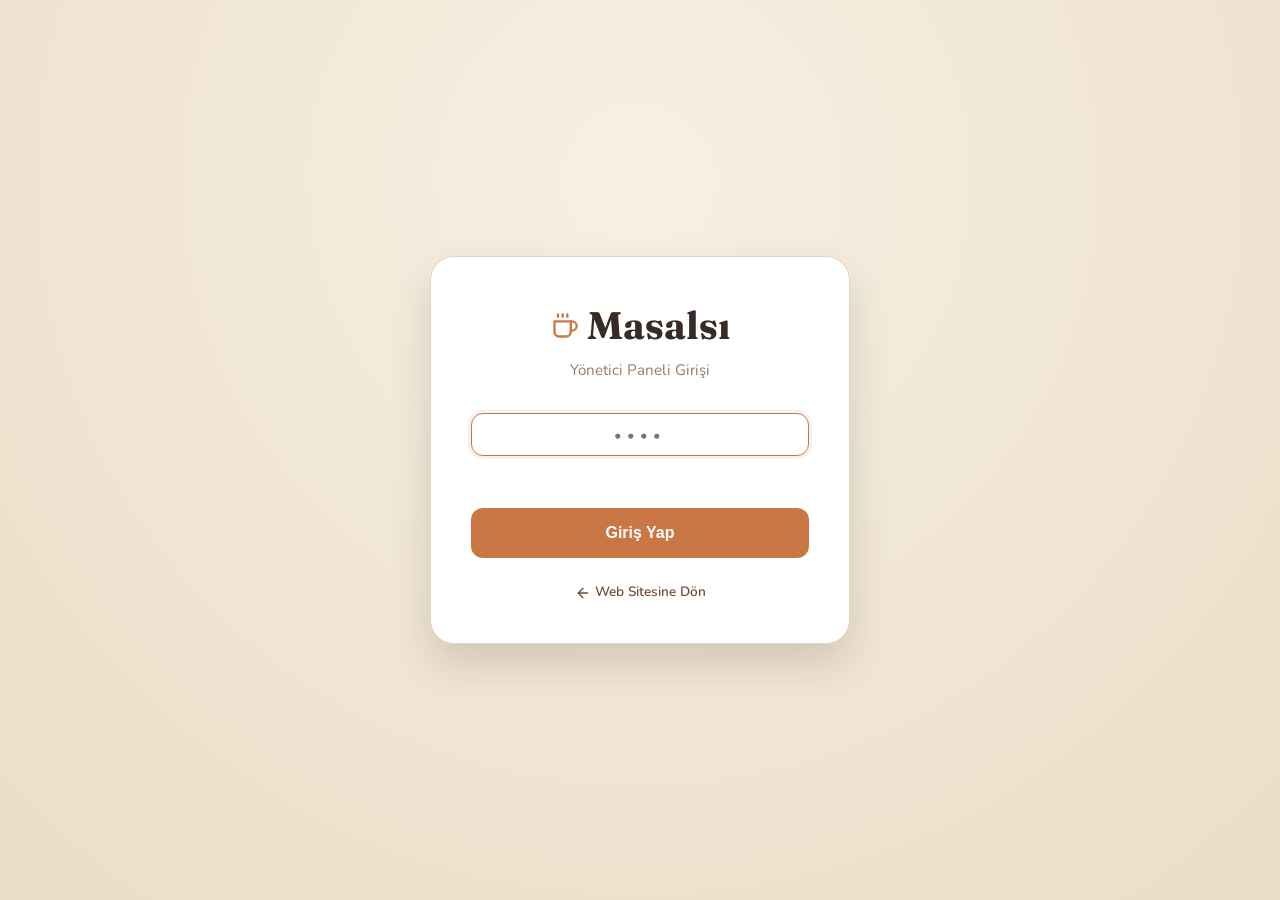
==== commit 6778043b: "Cryptography" ====
--- a/yonetim-girisi.html
+++ b/yonetim-girisi.html
@@ -38,7 +38,6 @@
             autofocus
             aria-label="Yönetici PIN Kodu"
           />
-          <p class="auth-hint">Varsayılan PIN: <strong>1234</strong></p>
         </div>
         <div class="auth-error" id="auth-error" role="alert"></div>
         <button type="submit" class="auth-btn">Giriş Yap</button>
